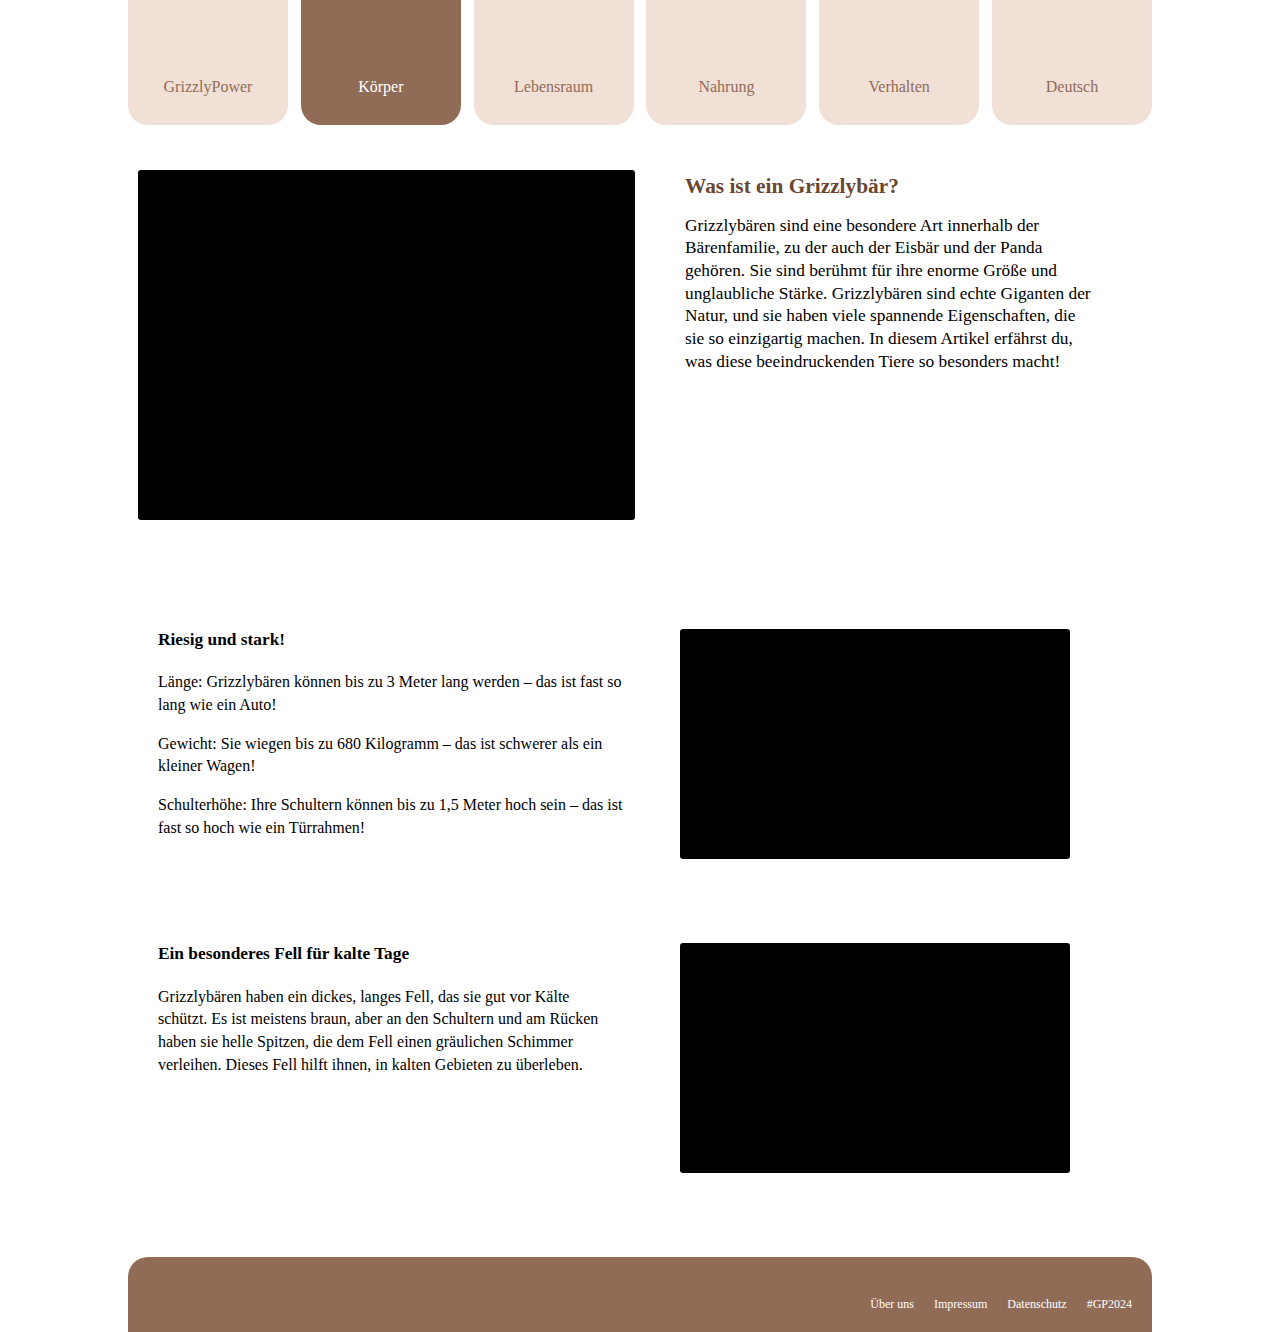
==== koerper.html @ affee189 "Add files via upload" ====
<!DOCTYPE html>
<html lang="en">
<head>
    <meta charset="UTF-8">
    <meta name="viewport" content="width=device-width, initial-scale=1.0">
    <title>Körper</title>
    <link rel="stylesheet" href="css/style.css"> 
    <link rel="stylesheet" href="css/style-tablet.css">
    <link rel="stylesheet" href="css/style-mobile.css">


</head>


<body>
    <div id="wrapper">
        <header>
            <a class="nav-link" href="index.html">
                <div class="nav-box-passive">
                    <div class="nav-icon-logo"></div>
                    <p class="nav-title-passive">GrizzlyPower</p>
                </div>
            </a>
            <a class="nav-link" href="koerper.html">
                <div class="nav-box-active">
                    <div class="nav-icon-koerper"></div>
                    <p class="nav-title-active">Körper</p>
                </div>
            </a>
            <a class="nav-link" href="lebensraum.html">
                <div class="nav-box-passive">
                    <div class="nav-icon-lebensraum"></div>
                    <p class="nav-title-passive">Lebensraum</p>
                </div>
            </a>
            <a class="nav-link" href="nahrung.html">
                <div class="nav-box-passive">
                    <div class="nav-icon-nahrung"></div>
                    <p class="nav-title-passive">Nahrung</p>
                </div>
            </a>
            <a class="nav-link" href="verhalten.html">
                <div class="nav-box-passive">
                    <div class="nav-icon-verhalten"></div>
                    <p class="nav-title-passive">Verhalten</p>
                </div>
            </a>
            <a class="nav-link" href="#">
                <div class="nav-box-permanent">
                    <div class="nav-icon-sprache"></div>
                    <p class="nav-title-passive">Deutsch</p>
                </div>
            </a>
        </header>
        <main>
            <h1 class="mobile-h1">Körper</h1>
            <div class="aufmacher-1"></div>
        </main>
        <aside>
            <h1>Was ist ein Grizzlybär?</h1>
            <p class="text-aufmacher">Grizzlybären sind eine besondere Art innerhalb der Bärenfamilie, zu der auch der Eisbär und der Panda gehören. Sie sind berühmt für ihre enorme Größe und unglaubliche Stärke. Grizzlybären sind echte Giganten der Natur, und sie haben viele spannende Eigenschaften, die sie so einzigartig machen. In diesem Artikel erfährst du, was diese beeindruckenden Tiere so besonders macht!</p>    
        </aside>

        <div class="div-inhalt">
          <h2>Riesig und stark!</h2>
          <ul>
            <li>
                <p>Länge: Grizzlybären können bis zu 3 Meter lang werden – das ist fast so lang wie ein Auto!</p>
            </li>
            <li>
                <p>Gewicht: Sie wiegen bis zu 680 Kilogramm – das ist schwerer als ein kleiner Wagen!</p>
            </li>
            <li>
                <p>Schulterhöhe: Ihre Schultern können bis zu 1,5 Meter hoch sein – das ist fast so hoch wie ein Türrahmen!</p>
            </li>
          </ul>
        </div>
        <div class="bild-1-1"></div>

        <div class="div-inhalt">
            <h2>Ein besonderes Fell für kalte Tage</h2>
            <p class="text">Grizzlybären haben ein dickes, langes Fell, das sie gut vor Kälte schützt. Es ist meistens braun, aber an den Schultern und am Rücken haben sie helle Spitzen, die dem Fell einen gräulichen Schimmer verleihen. Dieses Fell hilft ihnen, in kalten Gebieten zu überleben.</p> 
         </div> 
        <div class="bild-1-2"></div>

        <footer>
            <div class="icon-mutter">
                <div class="icon-kind"></div>
            </div>
            
            <a class="mobile-sprache" href="#">
                <div class="mobile-icon-sprache"></div>    
            </a>

            <ul class="ul-footer">
                <li class="li-footer">
                    <a href="#">Über uns</a>
                </li >
                <li class="li-footer">
                    <a href="#">Impressum</a>
                </li>
                <li class="li-footer">
                    <a href="#">Datenschutz</a>
                </li>
                <li class="li-footer">
                    <a href="#">#GP2024</a>
                </li>
            </ul>
            
        </footer>
    </div>
</body>
</html>
---- css/style.css ----
@font-face {
    font-family: Mali-Medium;
    src: url(/grizzlypower/type/Mali-Medium.ttf);

    font-family: Mali-Bold;
    src: url(/grizzlypower/type/Mali-Bold.ttf);
}

*{
    box-sizing: border-box;
    font-family: Mali-Medium;
    line-height: 17pt;
}

body {
    margin: 0;
}

#wrapper {
    width: 1024px;
    min-height: 768px;
    margin: auto;

    display: grid;
    grid-template-columns: 1fr 1fr 1fr 1fr 1fr 1fr 1fr 1fr 1fr 1fr 1fr 1fr;
    grid-template-rows: 0.75fr 3fr 2fr 2fr 0.5fr;

    row-gap: 25px;
    column-gap: 10px;
}


header,
main,
aside,
footer {
    background-color: white;
    
}


header {
    grid-column: span 12;
   
    display: flex;
    justify-content: space-between;
    margin-bottom: 20px;
}

.nav-link {
    text-decoration: none;
}

.nav-box-passive,
.nav-box-active,
.nav-box-permanent {
    width: 160px;
    border-radius: 0px 0px 20px 20px;
    padding-bottom: 10px;
    margin-bottom: 0px;

    text-align: center;
    align-content: start;
}

.nav-box-active{
    background-color: #906C57;
}
.nav-box-passive {
    background-color: #F1E0D6;
}
.nav-box-permanent {
    background-color: #F1E0D6;
}

.nav-icon-logo {
    width: 45px;
    height: 45px;
    margin: auto;
    margin-top: 15px;

    background-size: 135px;
    background-position: center -35px;    
    background-image: url(/grizzlypower/icon_passive/icon_passive_logo.png);
    background-repeat: no-repeat;
}
.nav-icon-koerper {
    width: 45px;
    height: 45px;
    margin: auto;
    margin-top: 15px;

    background-size: 125px;
    background-position: center -30px;    
    background-image: url(/grizzlypower/icon_active/icon_active_koerper.png);
    background-repeat: no-repeat;
}
.nav-icon-lebensraum {
    width: 70px;
    height: 45px;
    margin: auto;
    margin-top: 15px;

    background-size: 100px;
    background-position: center -20px; 
    background-image: url(/grizzlypower/icon_passive/icon_passive_lebensraum.png);
     
}
.nav-icon-nahrung {
    width: 70px;
    height: 45px;
    margin: auto;
    margin-top: 15px;

    background-size: 75px;
    background-position: center -10px;
    background-image: url(/grizzlypower/icon_passive/icon_passive_nahrung.png);
    background-repeat: no-repeat;
}
.nav-icon-verhalten {
    width: 70px;
    height: 45px;    
    margin: auto;
    margin-top: 15px;

    background-size: 75px;
    background-position: center -10px;
    background-image: url(/grizzlypower/icon_passive/icon_passive_verhalten.png);
    background-repeat: no-repeat;
}
.nav-icon-sprache {
    width: 45px;
    height: 45px;
    margin: auto;
    margin-top: 15px;

    background-size: 45px;
    background-position: center 0px;
    background-image: url(/grizzlypower/icon_active/icon_active_german.png);
    background-repeat: no-repeat;
}

.nav-title-active {
    color: white;
    text-decoration: none;

    font-family: Mali-Bold;
    font-size: 12pt;
}
.nav-title-passive {
    color: #906C57;
    text-decoration: none;

    
    font-family: Mali-Bold;
    font-size: 12pt;
}

.nav-link:hover {
    .nav-title-passive{
        color: white;
    }
    .nav-box-passive {
        background-color: #6A4732;
    }
    .nav-box-permanent {
        background-color: #6A4732;
    }
    .nav-icon-logo{
        background-image: url(/grizzlypower/icon_active/icon_active_logo.png);
    }
    .nav-icon-steckbrief{
        background-image: url(/grizzlypower/icon_active/icon_active_koerper.png);
    }
    .nav-icon-lebensraum{
        background-image: url(/grizzlypower/icon_active/icon_active_lebensraum.png);
    }
    .nav-icon-nahrung{
        background-image: url(/grizzlypower/icon_active/icon_active_nahrung.png);
    }
    .nav-icon-verhalten{
        background-image: url(/grizzlypower/icon_active/icon_active_verhalten.png);
    }
}    

div {
    grid-column: span 6;
    border-radius: 3px;
}

main {
    grid-column: span 6;
    margin-left: 10px;
}

.mobile-h1 {
    display: none;
}

.aufmacher-1,
.aufmacher-2,
.aufmacher-3,
.aufmacher-4{
    height: 350px;
    border-radius: 3px;

    background-size: 535px ;
    background-color: black;
    background-repeat: no-repeat;
}
.aufmacher-1{
    background-image: url('/grizzlypower/pic/grizzly_gesicht.jpg');
}
.aufmacher-2{
    background-image: url('/grizzlypower/pic/grizzly_laufen.png');
}
.aufmacher-3{
    background-image: url('/grizzlypower/pic/grizzly_essen.jpg');
    background-size: 650px;
}
.aufmacher-4{
    background-image: url('/grizzlypower/pic/grizzly_kaempfen.jpg');
}


aside {
    grid-column: span 6;
   
    padding-left: 30px;
    margin-right: 10px;
}

h1 {
    font-family: Mali-Bold;
    color: #6A4732;
    font-size: 16pt;
    margin-top: 5px;
    margin-left: 10px;
}

.text-aufmacher {
    font-size: 13pt;
    padding-right: 50px;
    margin-left: 10px;
}

h2 {
    font-family: Mali-Bold;
    font-size: 13pt;  
    margin: 0px 0px 20px 30px;
    font-weight: 600; 
}

.text {
    font-size: 12pt;
    padding: 0px 20px 0px 30px;
}



ul {
    padding: 0px 0px 0px 30px;
    list-style-type: none;
}

.bild-1-1,
.bild-1-2,
.bild-2-1,
.bild-2-2,
.bild-3-1,
.bild-3-2,
.bild-4-1,
.bild-4-2 {
    height: 230px;
    max-width: 390px;
    margin: 0px 30px 20px 35px;
    align-content: start;
}


.bild-1-1 {
    background-color: black;
    background-size: 440px;
    background-position: center;
    background-image: url(/grizzlypower/pic/koerper_bild1-1.webp);
    background-repeat: no-repeat;
}
.bild-1-2 {
    background-color: black;
    background-size: 400px;
    background-position: 0px;
    background-image: url(/grizzlypower/pic/koerper_bild1-2.jpg);
    background-repeat: no-repeat;
}
.bild-2-1 {
    background-color: white;
    background-size: 320px;
    background-position: center;
    background-image: url(/grizzlypower/pic/lebensraum_bild2-1.jpg);
    background-repeat: no-repeat;
}
.bild-2-2 {
    background-color: black;
    background-size: 445px;
    background-position: 0px;
    background-image: url(/grizzlypower/pic/lebensraum_bild2-2.jpg);
    background-repeat: no-repeat;
}
.bild-3-1 {
    background-color: black;
    background-size: 400px;
    background-position: 0px;
    background-image: url(/grizzlypower/pic/nahrung_bild3-1.jpeg);
    background-repeat: no-repeat;
}
.bild-3-2 {
    background-color: black;
    background-size: 440px;
    background-position: 0px;
    background-image: url(/grizzlypower/pic/nahrung_bild3-2.jpg);
    background-repeat: no-repeat;
}
.bild-4-1 {
    background-color: black;
    background-size: 400px;
    background-position: 0px;
    background-image: url(/grizzlypower/pic/verhalten_bild4-1.jpg);
    background-repeat: no-repeat;
}
.bild-4-2 {
    background-color: black;
    background-size: 440px;
    background-position: 0px;
    background-image: url(/grizzlypower/pic/verhalten_bild4-2.jpg);
    background-repeat: no-repeat;
}


footer {
    background-color: #906C57;
    grid-column: span 12;
    border-radius: 20px 20px 0px 0px;
}

.icon-mutter{
    width: 60px;
    height: 40px;

    background-size: 60px;
    background-position: 0px 0px;
    background-image: url(/grizzlypower/icon_active/icon_active_verhalten.png);
    background-repeat: no-repeat;

    margin: 15px 0px 0px 20px;
    float: left;
}

.icon-kind{
    width: 30px;
    height: 20px;
    
    background-size: 30px;
    background-position: 0px 0px;
    background-image: url(/grizzlypower/icon_active/icon_active_verhalten.png);
    background-repeat: no-repeat;
    
    margin: 20px 0px 0px 50px;
    float: left;
}


.ul-footer {
    list-style-type: none;
    float: right;
    display: flex;

    gap: 20px;
    margin-right: 20px;
    margin-top: 35px;
}

.li-footer a {
    color:white;
    font-size: 9pt;
    text-decoration: none;
    list-style-type: none;
}

.li-footer a:hover {
    color:white;
    text-underline-offset: 5px;
    text-decoration-thickness: 2px;
    text-decoration-line: underline;
    text-decoration-style: solid;
}

.mobile-link {
    display: none;
}
---- css/style-tablet.css ----
@media screen and (max-width: 1080px) {

    #wrapper {
        width: 768px;
        height: 1024px;
        
        grid-template-rows: 0.5fr 2.5fr 2.5fr 0.5fr;
        row-gap: 30px;    
    }

    header {
        grid-column: span 12;

        display: flex;
        justify-content: space-between;
    
        gap: 0px;
    }

    .nav-box-passive,
    .nav-box-active,
    .nav-box-permanent {
        width: 120px;
        border-radius: 0px 0px 25px 25px;  
    }

    main {
        grid-column: span 6;
        margin-bottom: 50px;
    }

    .mobile-h1 {
        display: none;
    }

    .aufmacher-1,
    .aufmacher-2,
    .aufmacher-3,
    .aufmacher-4 {
        height: 340px;
        width: auto;
        
        border-radius: 6px;

        background-size: 510px ;
        background-position: -50px 0px;
    }

    .aufmacher-2 {
        background-position: -100px;
    }
    .aufmacher-3 {
        background-size: 620px;
        background-position: -30px;
    }


    aside {
        grid-column: span 6;
        padding-left: 20px;
        align-content: flex-start;
    }


    h1 {
        font-size: 21pt;
    }

    .text-aufmacher {
        padding-right: 30px;
    }
   
    h2 {
        font-size: 14pt;

    }

    .text {
        font-size: 12pt;
        padding: 0px 0px 0px 30px;
    }

    li a {
        font-size: 11pt;
    }


    .bild-1-1,
    .bild-1-2,
    .bild-2-1,
    .bild-2-2,
    .bild-3-1,
    .bild-3-2,
    .bild-4-1,
    .bild-4-2 {
        grid-column: span 6;
        margin: 0px 30px 0px 30px;
        align-content: start;
    }


}
---- css/style-mobile.css ----
@media screen and (max-width: 840px) {
    
    #wrapper {
        width: 320px;
        min-height: 480px;
        
        grid-template-columns: 1fr 1fr 1fr 1fr 1fr;
        grid-template-rows: 0.5fr 5fr 10fr 0.25fr;

        row-gap: 30px;
        column-gap: 0px;
        justify-content: center;
    }


    header {
        grid-column: span 5;
    }

    .nav-box-passive,
    .nav-box-active{
        width: 64px;
        padding-bottom: 20px;
    }

    .nav-icon-logo,
    .nav-icon-steckbrief,
    .nav-icon-nahrung,
    .nav-icon-lebensraum,
    .nav-icon-verhalten {
        scale: 80%;
    }


    .nav-box-permanent {
        display: none;
    }
    
    .nav-title-passive,
    .nav-title-active {
        display: none;
    }

  
    main {
        grid-column: span 5;
        grid-row: span 1;
        margin: 0;
    }

    .aufmacher-1,
    .aufmacher-2,
    .aufmacher-3,
    .aufmacher-4{
        height: 240px;
        background-size: 430px;
        background-position: -35px;
        margin: 0px;
    }



    .mobile-h1 {
        display: block;
        font-size: 16pt;
        color: #906C57;

        margin: 0;
        margin-bottom: 20px;
        text-align: center;
    }
    

    .button-box {
        margin-top: 30px;
        margin-left: auto;
        margin-right: auto;
    }

    aside {
        grid-column: span 5;
        grid-row: span 1;
        margin: 0px;
        padding: 0px;
    }

    h1 {
        width: auto;
        font-size: 18pt;
        margin: 0px 0px 15px 10px;
    }

    h2 {
        margin: 40px 20px 10px 10px;
    }

    .text-aufmacher {
        margin: 0px 0px 0px 0px;
        padding: 0px 5px 0px 10px;
    }

    .text {
        font-size: 14pt;
        padding: 0px 20px 0px 10px;
        margin-bottom: 0px;
    }

    ul {
        padding: 0px 20px 0px 30px;
    }


    .bild-1-1,
    .bild-1-2,
    .bild-2-1,
    .bild-2-2,
    .bild-3-1,
    .bild-3-2,
    .bild-4-1,
    .bild-4-2 {
        width: 320px;
        margin: 0px 0px 0px 0px;
        align-content: center;

    }



    footer{
        grid-column: span 5;

        display: flex;
        flex-wrap: wrap;
        align-items: end;

        gap: 20px;
        padding: 15px 5px 10px 5px;
        margin-top: 50px;
    }

    .icon-mutter {
        margin: 0px 0px 0px 10px;
    }

    .ul-footer {
        width: 100px;
        flex-wrap: wrap;
        flex-direction: column;
        gap: 5px;
        
        margin: 0px 0px 0px 10px;
        padding: 0px;
        float: none;
    }

   

    .mobile-sprache {
        text-decoration: none;
        width: 50px;
        height: 50px;
        margin: 0px 0px 0px 20px;
    }
   
    .mobile-icon-sprache {
        width: 50px;
        height: 50px;
    
        background-image: url(/grizzlypower/icon_active/icon_active_german.png);
        background-size: 50px;
        background-position: center;
        background-repeat: no-repeat;
    }





}
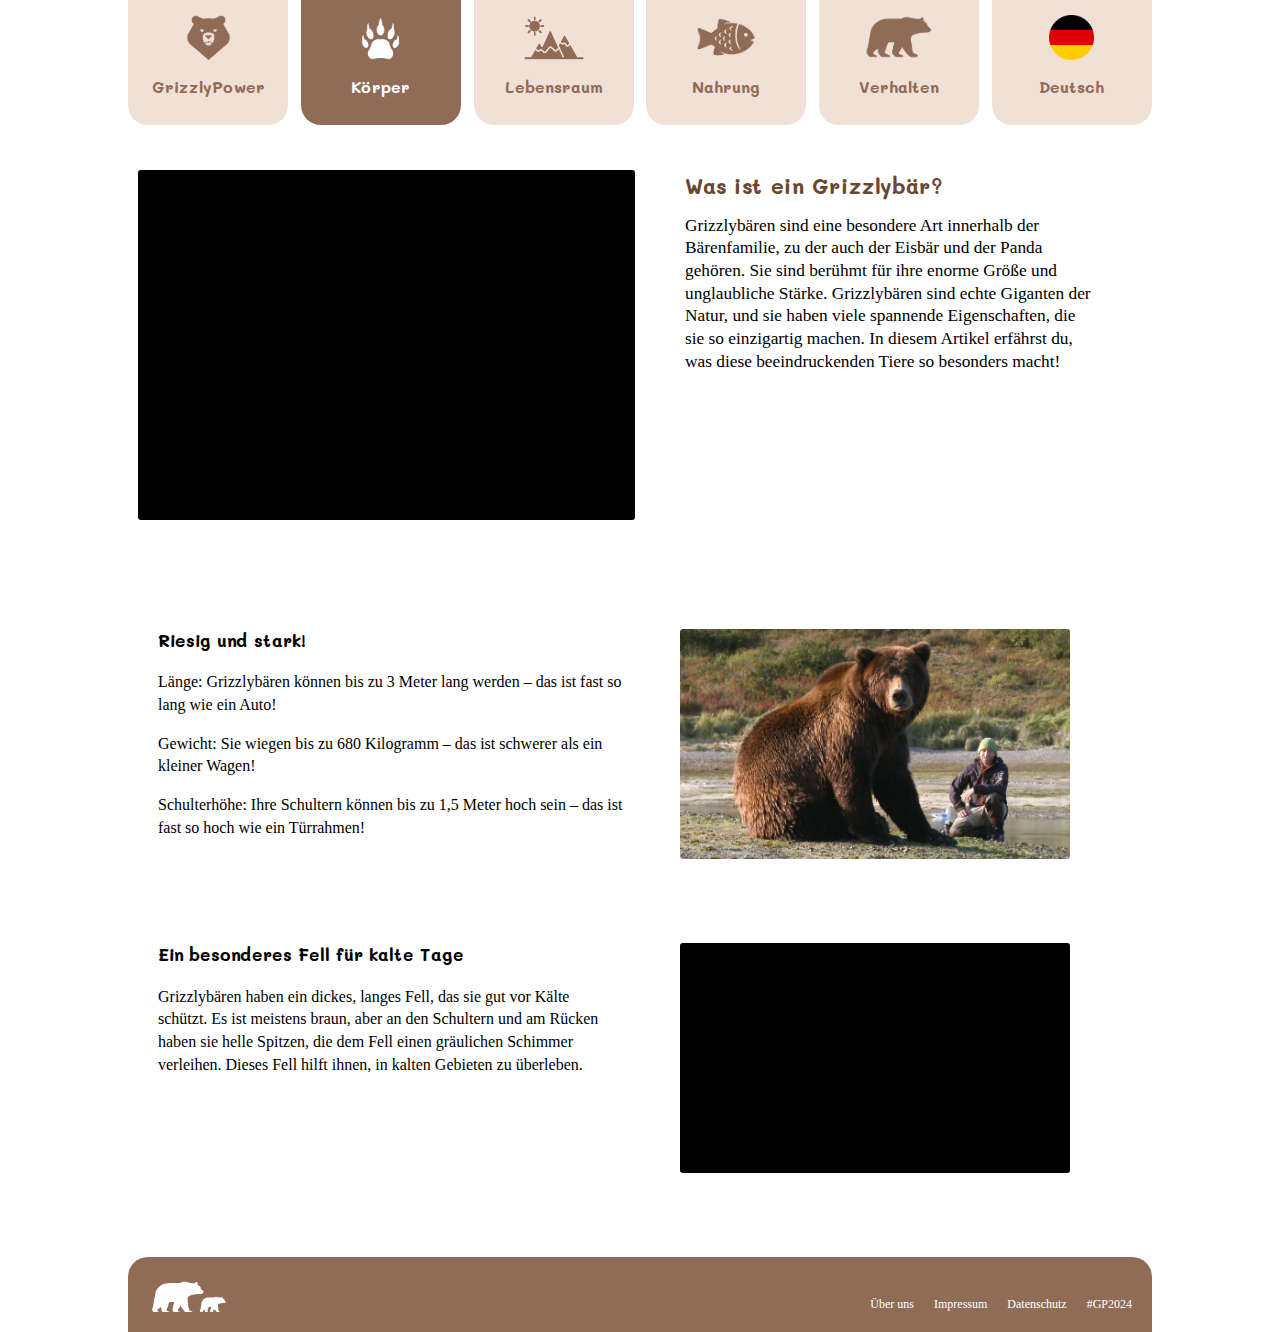
==== commit a5ee098d: "Update koerper.html" ====
--- a/koerper.html
+++ b/koerper.html
@@ -1,5 +1,5 @@
 <!DOCTYPE html>
-<html lang="en">
+<html lang="de">
 <head>
     <meta charset="UTF-8">
     <meta name="viewport" content="width=device-width, initial-scale=1.0">
@@ -110,4 +110,4 @@
         </footer>
     </div>
 </body>
-</html>+</html>
--- a/css/style.css
+++ b/css/style.css
@@ -1,9 +1,9 @@
 @font-face {
     font-family: Mali-Medium;
-    src: url(/grizzlypower/type/Mali-Medium.ttf);
-
-    font-family: Mali-Bold;
-    src: url(/grizzlypower/type/Mali-Bold.ttf);
+    src: url(/type/Mali-Medium.ttf);
+
+    font-family: Mali-Bold;
+    src: url(/type/Mali-Bold.ttf);
 }
 
 *{
@@ -81,7 +81,7 @@
 
     background-size: 135px;
     background-position: center -35px;    
-    background-image: url(/grizzlypower/icon_passive/icon_passive_logo.png);
+    background-image: url(/icon_passive/icon_passive_logo.png);
     background-repeat: no-repeat;
 }
 .nav-icon-koerper {
@@ -92,7 +92,7 @@
 
     background-size: 125px;
     background-position: center -30px;    
-    background-image: url(/grizzlypower/icon_active/icon_active_koerper.png);
+    background-image: url(/icon_active/icon_active_koerper.png);
     background-repeat: no-repeat;
 }
 .nav-icon-lebensraum {
@@ -103,7 +103,7 @@
 
     background-size: 100px;
     background-position: center -20px; 
-    background-image: url(/grizzlypower/icon_passive/icon_passive_lebensraum.png);
+    background-image: url(/icon_passive/icon_passive_lebensraum.png);
      
 }
 .nav-icon-nahrung {
@@ -114,7 +114,7 @@
 
     background-size: 75px;
     background-position: center -10px;
-    background-image: url(/grizzlypower/icon_passive/icon_passive_nahrung.png);
+    background-image: url(/icon_passive/icon_passive_nahrung.png);
     background-repeat: no-repeat;
 }
 .nav-icon-verhalten {
@@ -125,7 +125,7 @@
 
     background-size: 75px;
     background-position: center -10px;
-    background-image: url(/grizzlypower/icon_passive/icon_passive_verhalten.png);
+    background-image: url(/icon_passive/icon_passive_verhalten.png);
     background-repeat: no-repeat;
 }
 .nav-icon-sprache {
@@ -136,7 +136,7 @@
 
     background-size: 45px;
     background-position: center 0px;
-    background-image: url(/grizzlypower/icon_active/icon_active_german.png);
+    background-image: url(/icon_active/icon_active_german.png);
     background-repeat: no-repeat;
 }
 
@@ -167,19 +167,19 @@
         background-color: #6A4732;
     }
     .nav-icon-logo{
-        background-image: url(/grizzlypower/icon_active/icon_active_logo.png);
+        background-image: url(/icon_active/icon_active_logo.png);
     }
     .nav-icon-steckbrief{
-        background-image: url(/grizzlypower/icon_active/icon_active_koerper.png);
+        background-image: url(/icon_active/icon_active_koerper.png);
     }
     .nav-icon-lebensraum{
-        background-image: url(/grizzlypower/icon_active/icon_active_lebensraum.png);
+        background-image: url(/icon_active/icon_active_lebensraum.png);
     }
     .nav-icon-nahrung{
-        background-image: url(/grizzlypower/icon_active/icon_active_nahrung.png);
+        background-image: url(/icon_active/icon_active_nahrung.png);
     }
     .nav-icon-verhalten{
-        background-image: url(/grizzlypower/icon_active/icon_active_verhalten.png);
+        background-image: url(/icon_active/icon_active_verhalten.png);
     }
 }    
 
@@ -209,17 +209,17 @@
     background-repeat: no-repeat;
 }
 .aufmacher-1{
-    background-image: url('/grizzlypower/pic/grizzly_gesicht.jpg');
+    background-image: url('/pic/grizzly_gesicht.jpg');
 }
 .aufmacher-2{
-    background-image: url('/grizzlypower/pic/grizzly_laufen.png');
+    background-image: url('/pic/grizzly_laufen.png');
 }
 .aufmacher-3{
-    background-image: url('/grizzlypower/pic/grizzly_essen.jpg');
+    background-image: url('/pic/grizzly_essen.jpg');
     background-size: 650px;
 }
 .aufmacher-4{
-    background-image: url('/grizzlypower/pic/grizzly_kaempfen.jpg');
+    background-image: url('/pic/grizzly_kaempfen.jpg');
 }
 
 
@@ -282,56 +282,56 @@
     background-color: black;
     background-size: 440px;
     background-position: center;
-    background-image: url(/grizzlypower/pic/koerper_bild1-1.webp);
+    background-image: url(/pic/koerper_bild1-1.webp);
     background-repeat: no-repeat;
 }
 .bild-1-2 {
     background-color: black;
     background-size: 400px;
     background-position: 0px;
-    background-image: url(/grizzlypower/pic/koerper_bild1-2.jpg);
+    background-image: url(/pic/koerper_bild1-2.jpg);
     background-repeat: no-repeat;
 }
 .bild-2-1 {
     background-color: white;
     background-size: 320px;
     background-position: center;
-    background-image: url(/grizzlypower/pic/lebensraum_bild2-1.jpg);
+    background-image: url(/pic/lebensraum_bild2-1.jpg);
     background-repeat: no-repeat;
 }
 .bild-2-2 {
     background-color: black;
     background-size: 445px;
     background-position: 0px;
-    background-image: url(/grizzlypower/pic/lebensraum_bild2-2.jpg);
+    background-image: url(/pic/lebensraum_bild2-2.jpg);
     background-repeat: no-repeat;
 }
 .bild-3-1 {
     background-color: black;
     background-size: 400px;
     background-position: 0px;
-    background-image: url(/grizzlypower/pic/nahrung_bild3-1.jpeg);
+    background-image: url(/pic/nahrung_bild3-1.jpeg);
     background-repeat: no-repeat;
 }
 .bild-3-2 {
     background-color: black;
     background-size: 440px;
     background-position: 0px;
-    background-image: url(/grizzlypower/pic/nahrung_bild3-2.jpg);
+    background-image: url(/pic/nahrung_bild3-2.jpg);
     background-repeat: no-repeat;
 }
 .bild-4-1 {
     background-color: black;
     background-size: 400px;
     background-position: 0px;
-    background-image: url(/grizzlypower/pic/verhalten_bild4-1.jpg);
+    background-image: url(/pic/verhalten_bild4-1.jpg);
     background-repeat: no-repeat;
 }
 .bild-4-2 {
     background-color: black;
     background-size: 440px;
     background-position: 0px;
-    background-image: url(/grizzlypower/pic/verhalten_bild4-2.jpg);
+    background-image: url(/pic/verhalten_bild4-2.jpg);
     background-repeat: no-repeat;
 }
 
@@ -348,7 +348,7 @@
 
     background-size: 60px;
     background-position: 0px 0px;
-    background-image: url(/grizzlypower/icon_active/icon_active_verhalten.png);
+    background-image: url(/icon_active/icon_active_verhalten.png);
     background-repeat: no-repeat;
 
     margin: 15px 0px 0px 20px;
@@ -361,7 +361,7 @@
     
     background-size: 30px;
     background-position: 0px 0px;
-    background-image: url(/grizzlypower/icon_active/icon_active_verhalten.png);
+    background-image: url(/icon_active/icon_active_verhalten.png);
     background-repeat: no-repeat;
     
     margin: 20px 0px 0px 50px;
--- a/css/style-mobile.css
+++ b/css/style-mobile.css
@@ -167,7 +167,7 @@
         width: 50px;
         height: 50px;
     
-        background-image: url(/grizzlypower/icon_active/icon_active_german.png);
+        background-image: url(/icon_active/icon_active_german.png);
         background-size: 50px;
         background-position: center;
         background-repeat: no-repeat;
@@ -177,4 +177,4 @@
 
 
 
-}+}
